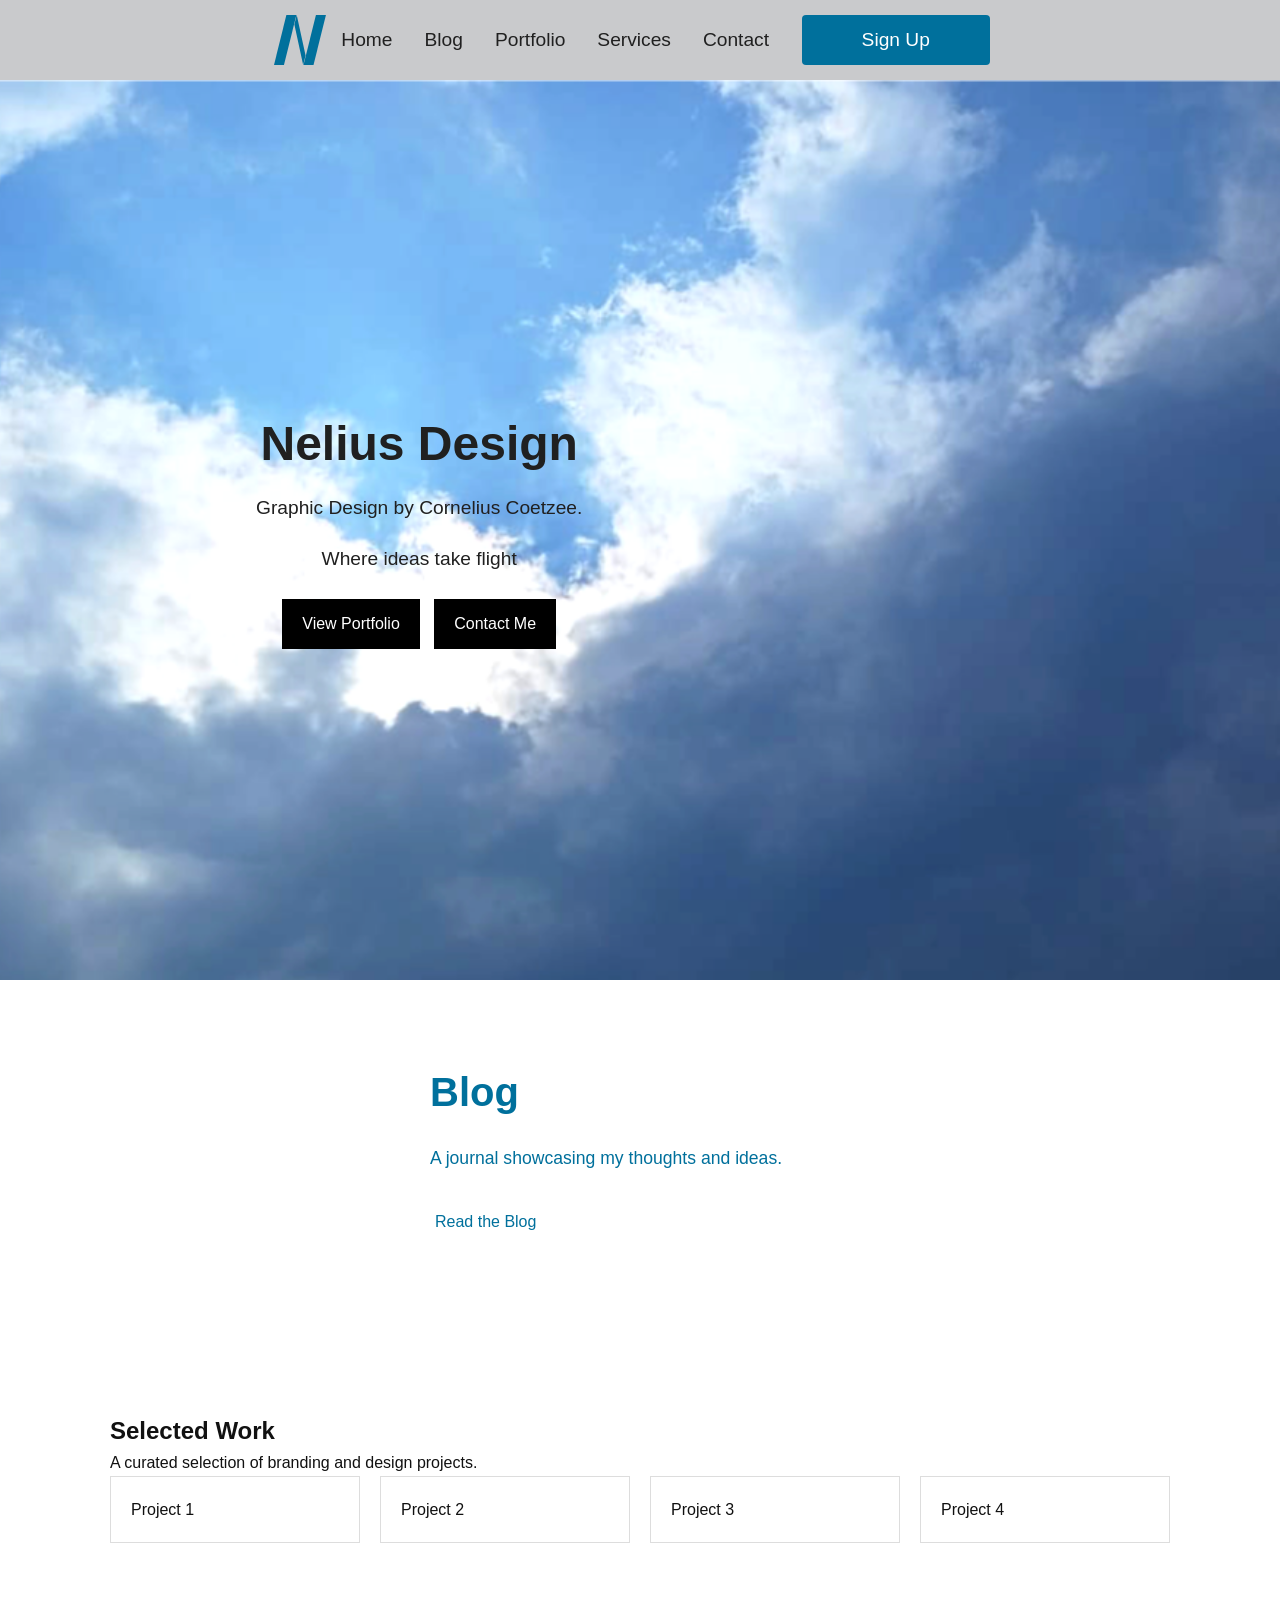
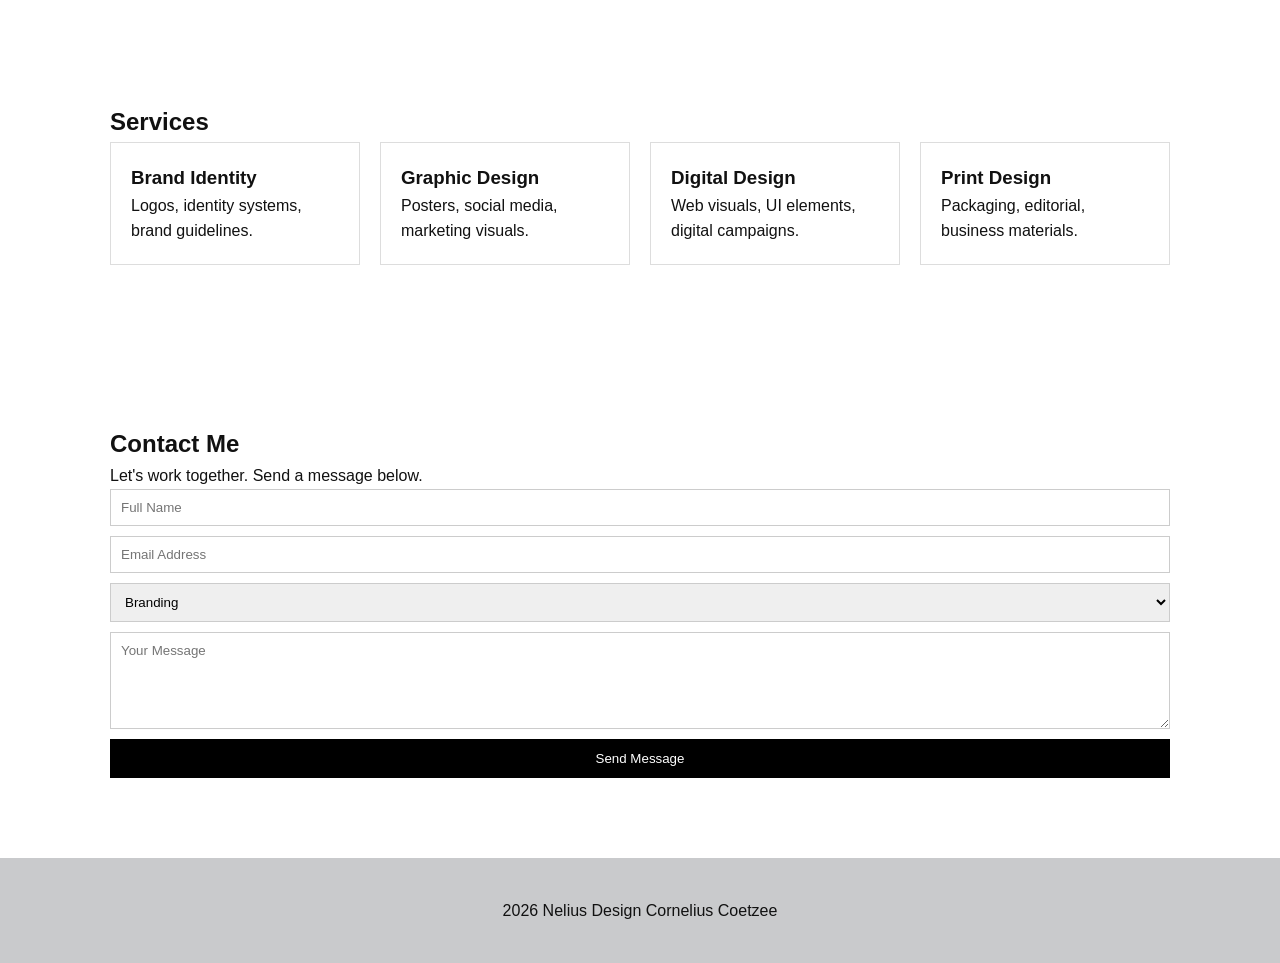
==== index.html @ 0b8d8512 "Add files via upload" ====
﻿<!DOCTYPE html>
<html lang="en">
<head>
  <meta charset="UTF-8" />
  <meta name="viewport" content="width=device-width, initial-scale=1.0" />
  <title>Nelius Design | Cornelius Coetzee</title>
  <link rel="stylesheet" href="styles.css">
</head>



<body>
<nav class="navbar">
    <div class="navbar">
        <a href="/" id="navbar__logo">
            <img src="images/Logo.svg" alt="Nelius Design Logo" class="logo">
        </a>
        <div class="navbar__toggle" id="mobile-menu">
            <span class="bar"></span>
            <span class="bar"></span>
            <span class="bar"></span>
            <span class="bar"></span>
        </div>
        <ul class="navbar__menu">
            <li class="navbar__item">
                <a href="/" class="navbar__links">Home</a>
            </li>
            
            <li class="navbar__item">
                <a href="/secondpage.html" class="navbar__links">Blog</a>
            </li>
            
            <li class="navbar__item">
                <a href="/" class="navbar__links">Portfolio</a>
            </li>
            
            <li class="navbar__item">
                <a href="/" class="navbar__links">Services</a>
            </li>
            
          <li class="navbar__item">
  <a href="/" class="navbar__links">Contact</a>
</li>

<li class="navbar__btn">
  <a href="/" class="button">Sign Up</a>
</li>
        </ul>
    </div>

</nav>


<!-- HERO SECTION -->
<header class="hero">
  <div>
    <h1>Nelius Design</h1>
    <p>Graphic Design by Cornelius Coetzee.</p>
    <p>Where ideas take flight</p>
    <a href="#portfolio" class="btn">View Portfolio</a>
    <a href="#contact" class="btn">Contact Me</a>
  </div>
</header>

<!-- BLOG SECTION -->
 <section id="blog">
  <h2>Blog</h2>
  <p>A journal showcasing my thoughts and ideas.</p>
  <a href="blog.html" class="btn">Read the Blog</a>
  </section>



<!-- PORTFOLIO SECTION -->
<section id="portfolio">
  <h2>Selected Work</h2>
  <p>A curated selection of branding and design projects.</p>

  <div class="grid">
    <div class="card">Project 1</div>
    <div class="card">Project 2</div>
    <div class="card">Project 3</div>
    <div class="card">Project 4</div>
  </div>
</section>



<!-- SERVICES SECTION -->
<section id="services">
  <h2>Services</h2>

  <div class="grid">
    <div class="card">
      <h3>Brand Identity</h3>
      <p>Logos, identity systems, brand guidelines.</p>
    </div>

    <div class="card">
      <h3>Graphic Design</h3>
      <p>Posters, social media, marketing visuals.</p>
    </div>

    <div class="card">
      <h3>Digital Design</h3>
      <p>Web visuals, UI elements, digital campaigns.</p>
    </div>

    <div class="card">
      <h3>Print Design</h3>
      <p>Packaging, editorial, business materials.</p>
    </div>
  </div>
</section>



<!-- CONTACT SECTION -->
<section id="contact">
  <h2>Contact Me</h2>
  <p>Let's work together. Send a message below.</p>

  <form>
    <input type="text" placeholder="Full Name" required />
    <input type="email" placeholder="Email Address" required />

    <select>
      <option>Branding</option>
      <option>Graphic Design</option>
      <option>Collaboration</option>
      <option>General Inquiry</option>
    </select>

    <textarea rows="5" placeholder="Your Message"></textarea>

    <button type="submit">Send Message</button>
  </form>
</section>



<!-- FOOTER -->
<footer>
  <p>2026 Nelius Design Cornelius Coetzee</p>
</footer>

</body>
</html>
---- styles.css ----
* {
  box-sizing: border-box;
  margin: 0;
  padding: 0;
  font-family: 'Poppins', sans-serif;
}

body {
  margin: 0;
  font-family: Arial, sans-serif;
  line-height: 1.6;
  color: #111;
}



section {
  padding: 80px 20px;
  max-width: 1100px;
  margin: auto;
}

.navbar {
  background: #c9cacc;
  opacity: 100%;
  height: 80px;
  display: flex;
  justify-content: center;
  align-items: center;
  font-size: 1.2rem;
  position: sticky;
  top: 0;
  z-index: 999;
}

.navbar__container {
  display: flex;
  justify-content: space-between;
  height: 80px;
  z-index: 1;
  align-items: center;
  width: 100%;
  max-width: 1300px;
  margin: 0 auto;
  padding: 0 50px;
}

#navbar__logo img {
  height: 50px;
  width: auto;
  display: block;
}

.fa-gem {
  margin-right: 0.5rem;
}

.navbar__menu {
  display: flex;
  align-items: center;
  list-style: none;
  text-align: center;
}

.navbar__item {
  height: 80px;
}

.navbar__links {
  color: #202020;
  display: flex;
  align-items: center;
  justify-content: center;
  text-decoration: none;
  padding: 0 1rem;
  height: 100%;
}

.navbar__btn {
  display: flex;
  align-items: center;
  padding: 0 1rem;
  width: 100%;
}

.button {
display: flex;
justify-content: center;
align-items: center;
text-decoration: none;
padding: 10px 60px;
height: 100%;
width: 100%;
border: none;
outline: none;
border-radius: 4px;
background-color: #00709c;
color: #fff;
}

.button:hover {
background-color: #fe9000;
transition: all 0.3s ease;
}  

.navbar__links:hover {
  color: #00709c;
  transition: all 0.3s ease;
}



header.hero {
  height: 100vh;
  display: flex;
  align-items: center;
  justify-content: left;
  padding: 20%;
  text-align: center;
  background-image: url("images/Sky.png");
  background-size: cover;
  background-position: center;
}

.hero h1 {
  font-size: 3rem;
  margin-bottom: 10px;
  color: #202020;
}

.hero p {
  font-size: 1.2rem;
  margin-bottom: 20px;
  color: #202020;
}

.btn {
  display: inline-block;
  padding: 12px 20px;
  margin: 5px;
  background: black;
  color: white;
  text-decoration: none;
}



#blog {
  background: #fff;
  width: 100%;
  max-width: none;
  margin: 0;
  padding: 80px 430px;
}

#blog h2 {
  font-size: 2.5rem;
  margin-bottom: 20px;
  color: #00709c;
}

#blog p {
  font-size: 1.1rem;
  margin-bottom: 20px;
  color: #00709c;
}

#blog .btn {
  background: none;
  color: #00709c;
  padding: 12px 0px;
  text-decoration: none;
}



.grid {
  display: grid;
  grid-template-columns: repeat(auto-fit, minmax(250px, 1fr));
  gap: 20px;
}

.card {
  padding: 20px;
  border: 1px solid #ddd;
  background: #fff;
}



form {
  display: grid;
  gap: 10px;
}

input,
textarea,
select {
  padding: 10px;
  border: 1px solid #ccc;
  width: 100%;
}

button {
  padding: 12px;
  background: black;
  color: white;
  border: none;
  cursor: pointer;
}



footer {
  text-align: center;
  padding: 40px;
  background: #c9cacc;
}
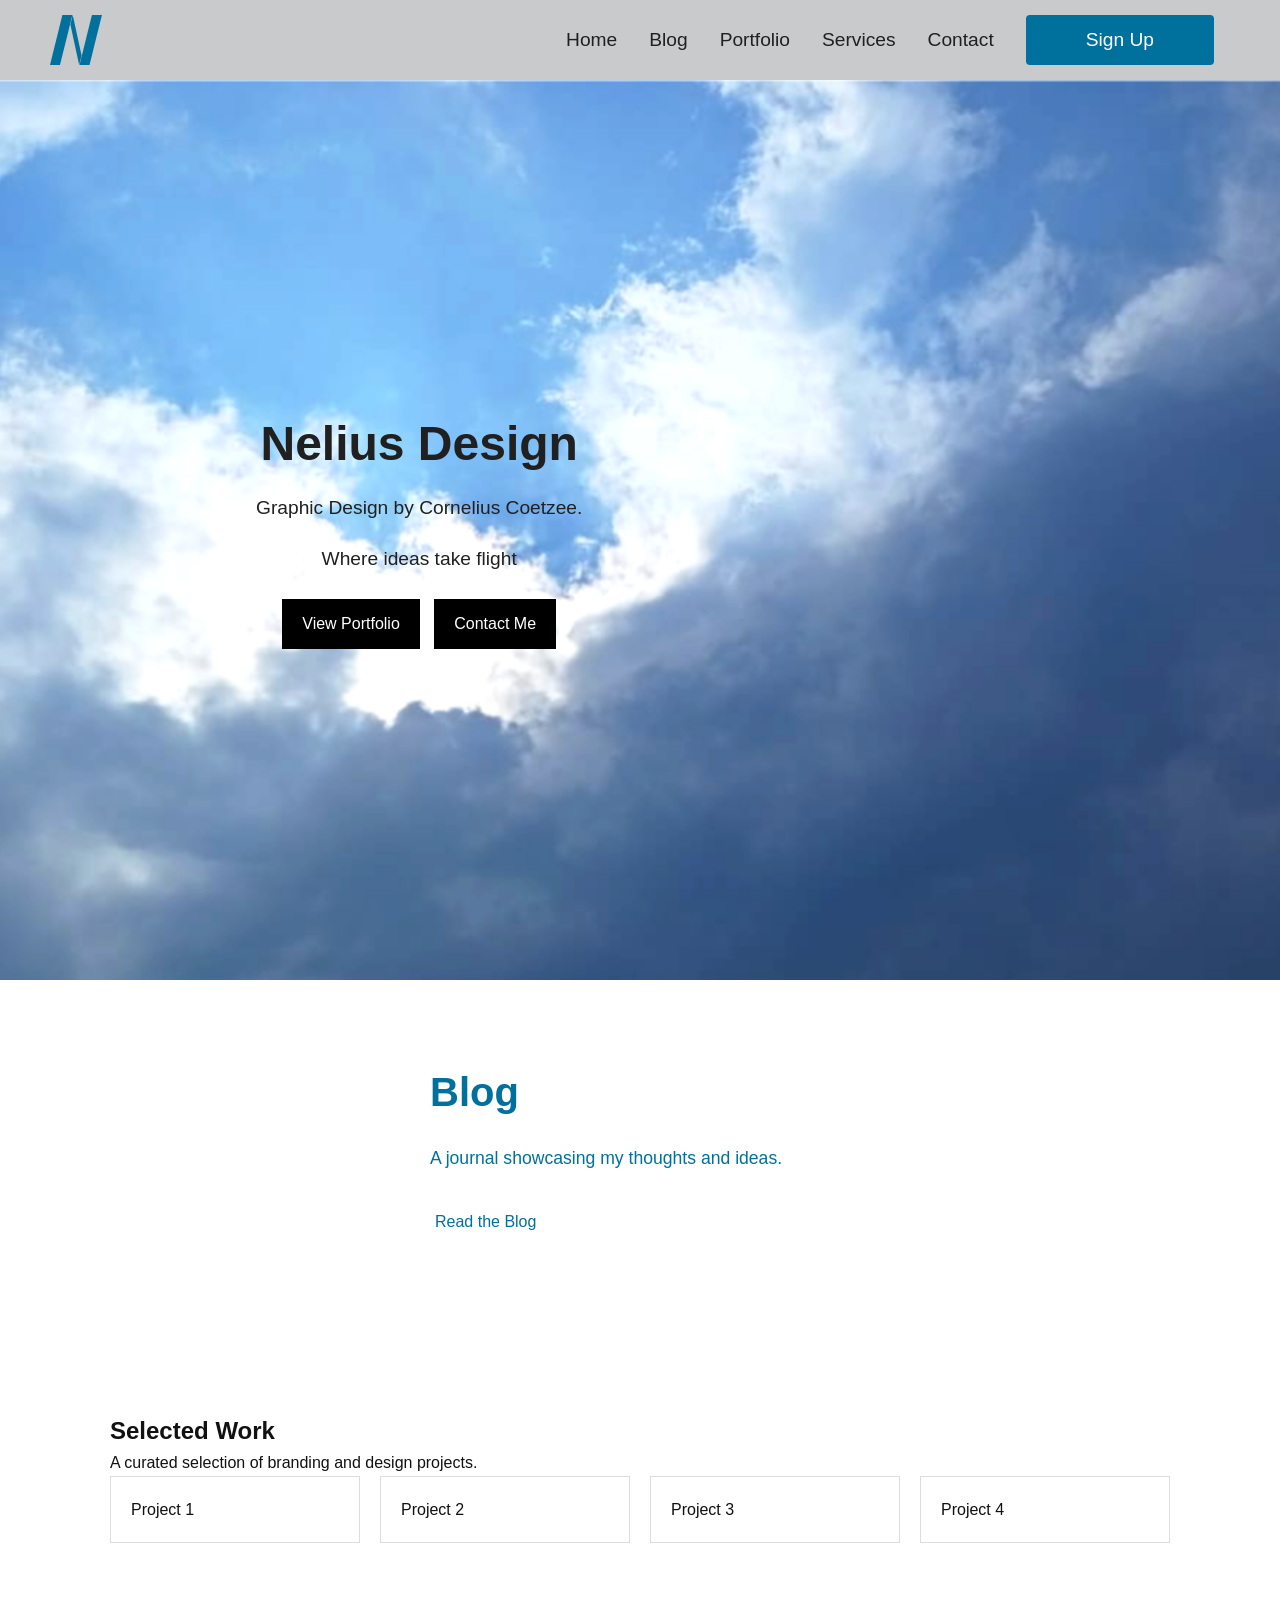
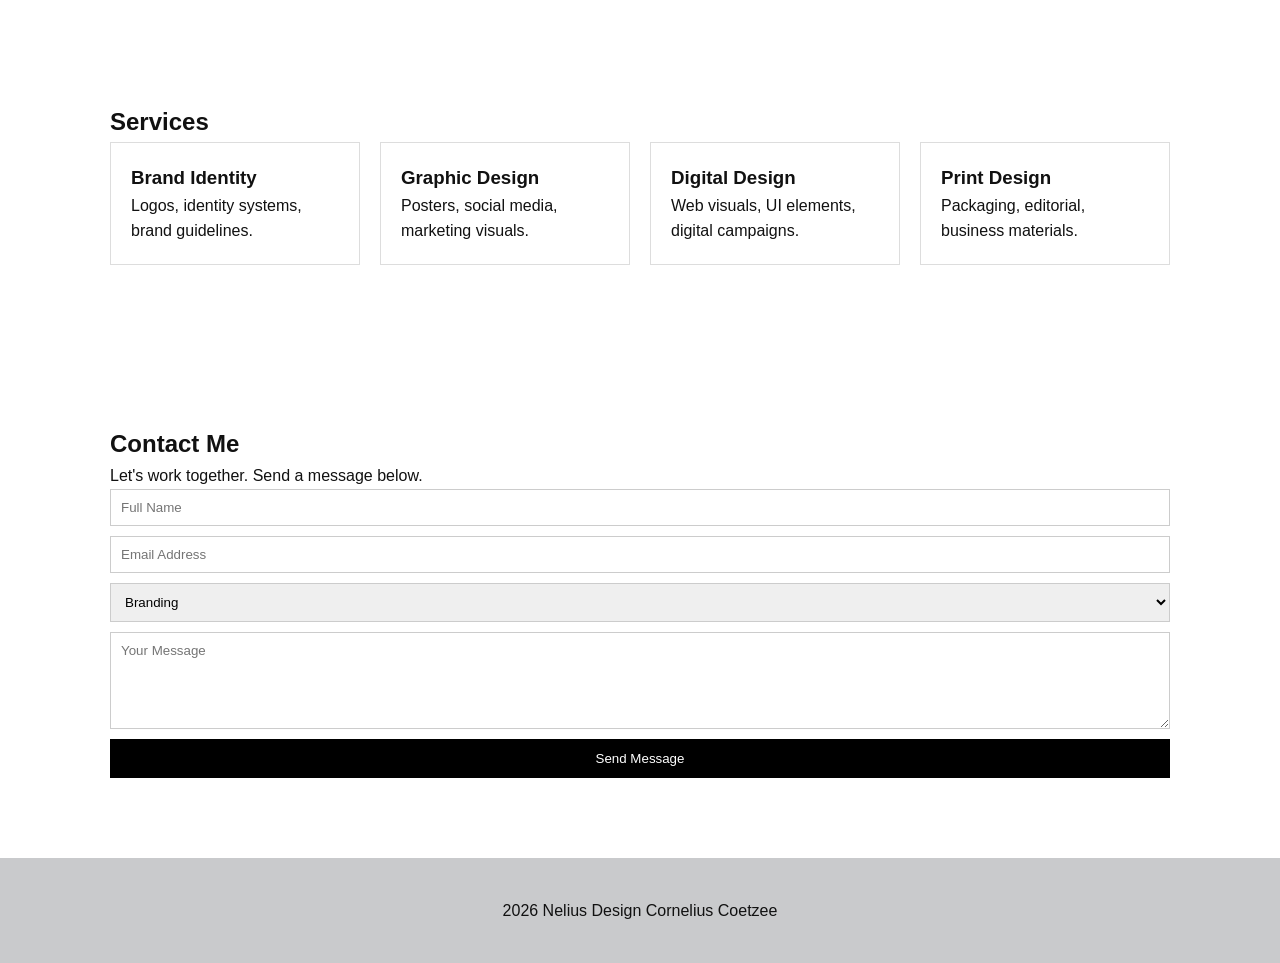
==== commit 69ee98f9: "Add files via upload" ====
--- a/index.html
+++ b/index.html
@@ -11,7 +11,7 @@
 
 <body>
 <nav class="navbar">
-    <div class="navbar">
+    <div class="navbar__container">
         <a href="/" id="navbar__logo">
             <img src="images/Logo.svg" alt="Nelius Design Logo" class="logo">
         </a>
@@ -27,7 +27,7 @@
             </li>
             
             <li class="navbar__item">
-                <a href="/secondpage.html" class="navbar__links">Blog</a>
+                <a href="/blog.html" class="navbar__links">Blog</a>
             </li>
             
             <li class="navbar__item">
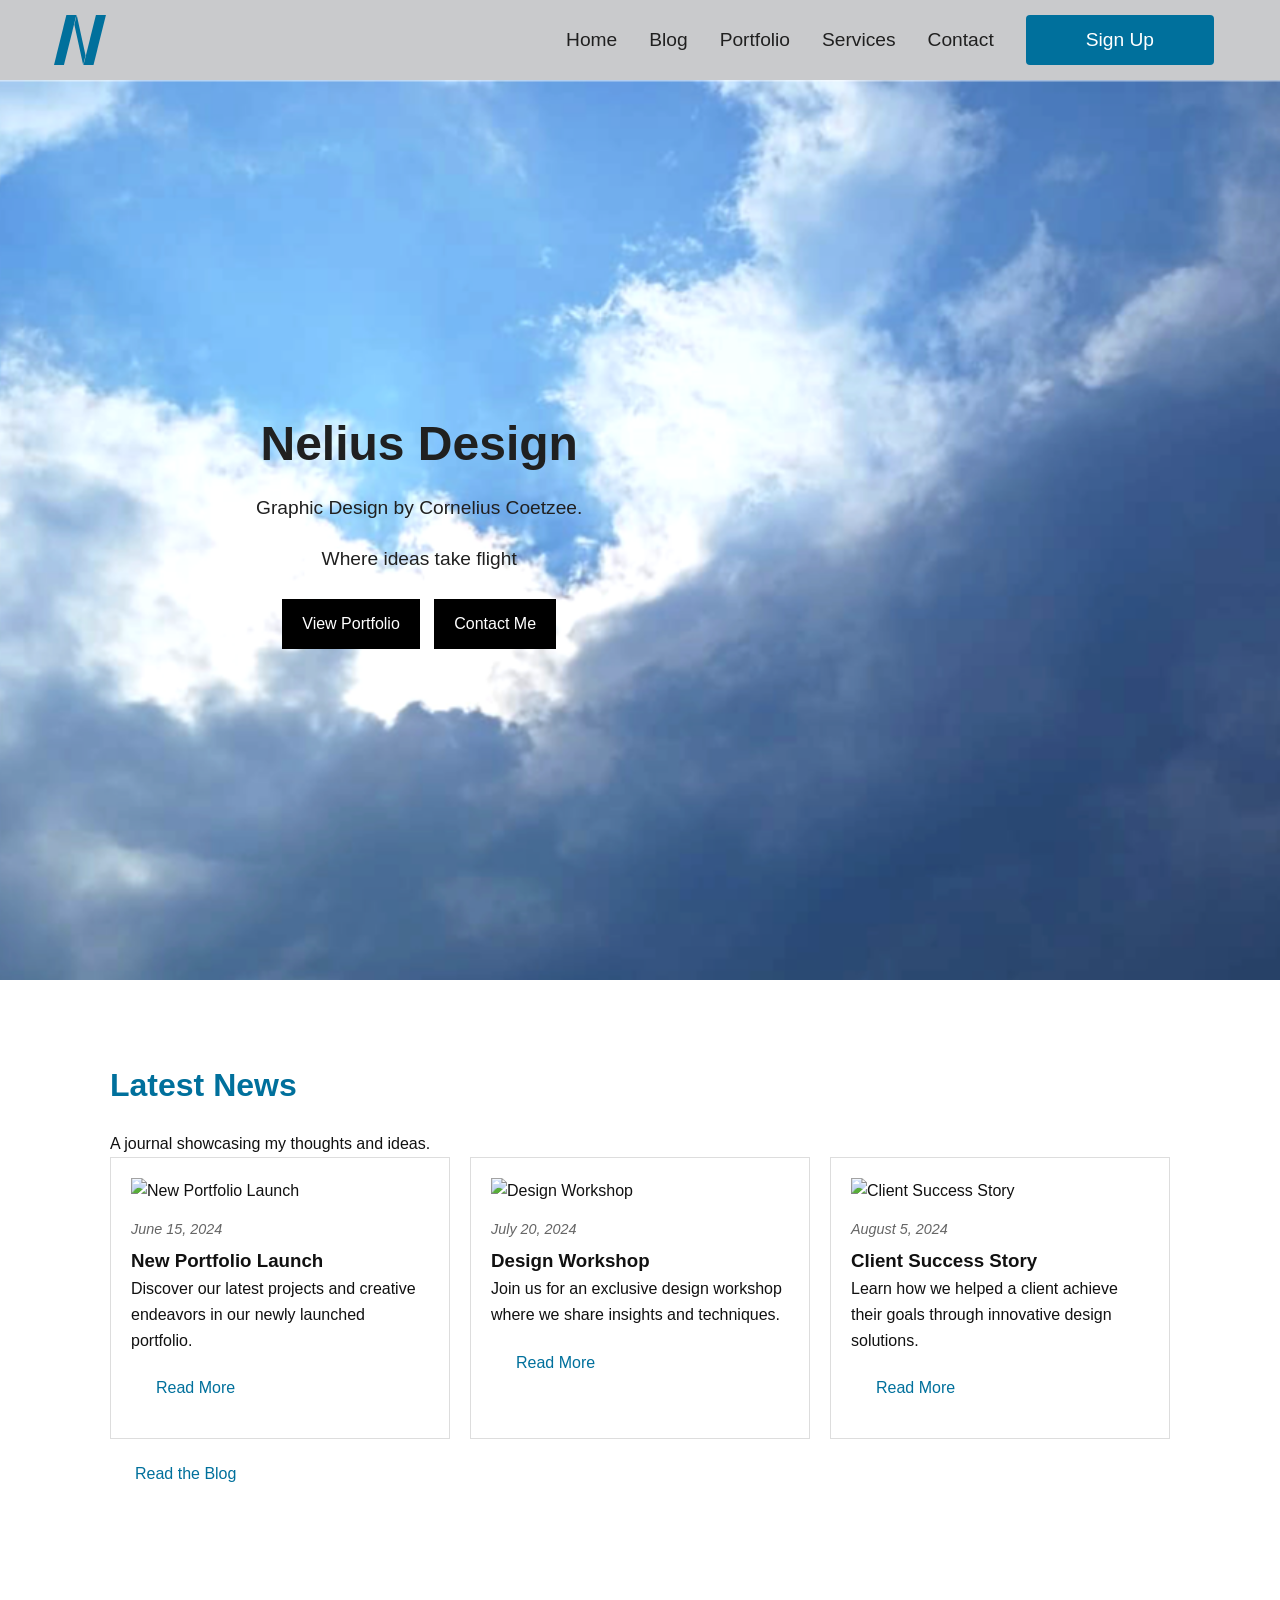
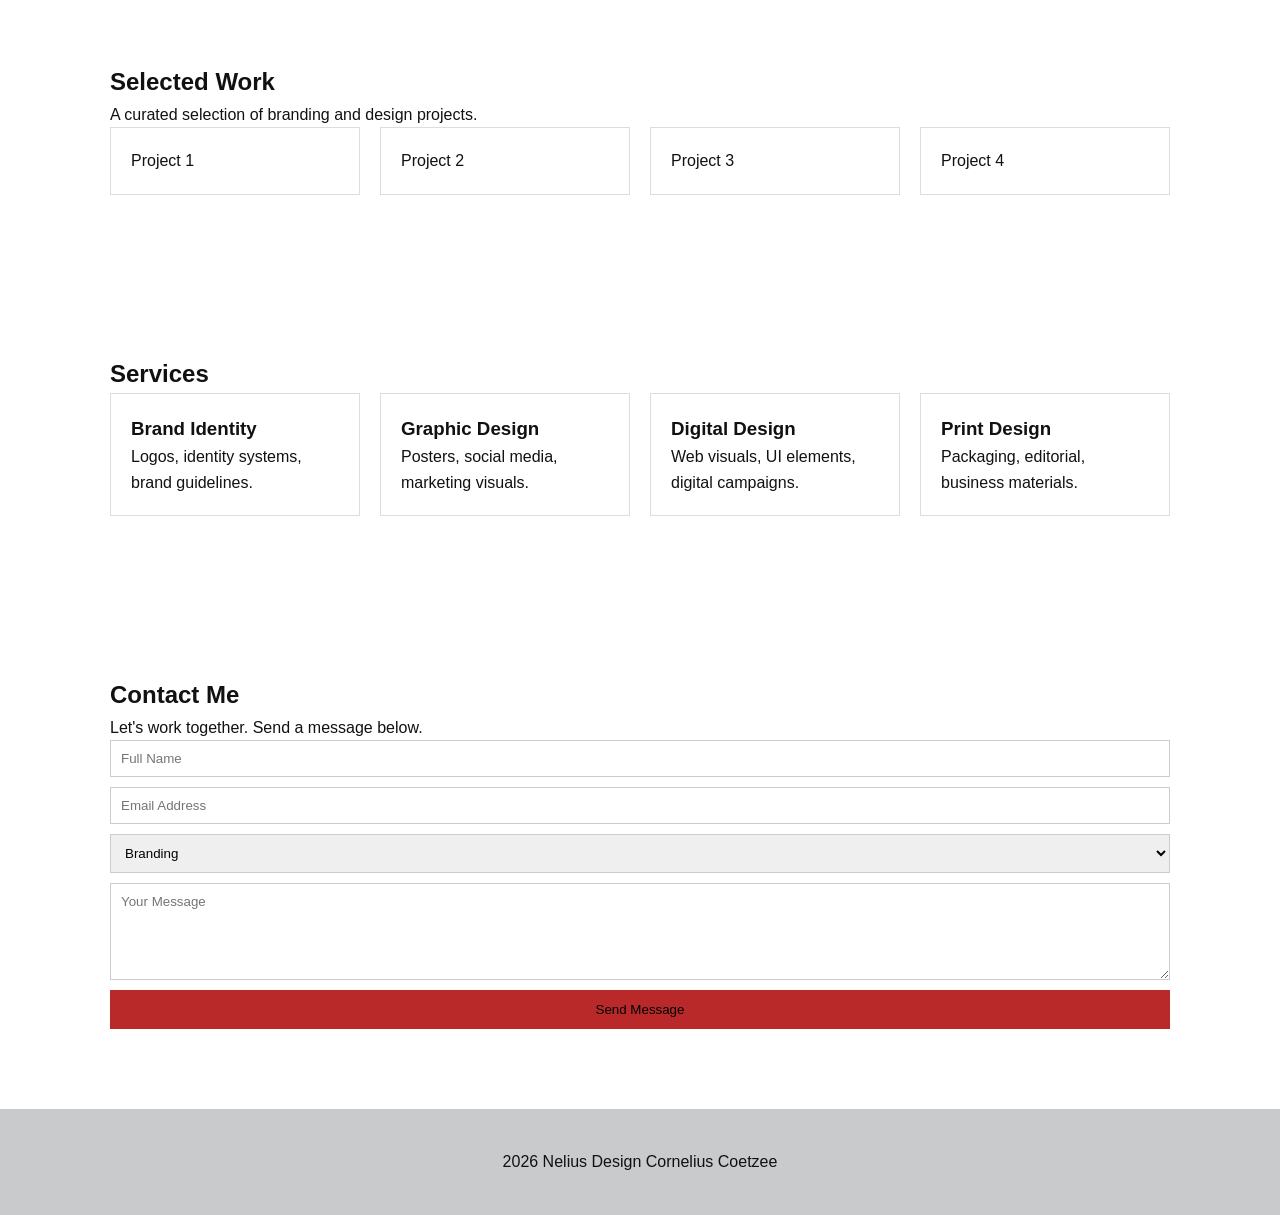
==== commit 1e521f97: "Add files via upload" ====
--- a/index.html
+++ b/index.html
@@ -62,14 +62,13 @@
   </div>
 </header>
 
-<!-- BLOG SECTION -->
- <section id="blog">
-  <h2>Blog</h2>
+<!-- LATEST NEWS SECTION -->
+<section id="latest-news">
+  <h2>Latest News</h2>
   <p>A journal showcasing my thoughts and ideas.</p>
+  <div class="news-container" data-max-posts="3"></div>
   <a href="blog.html" class="btn">Read the Blog</a>
-  </section>
-
-
+</section>
 
 <!-- PORTFOLIO SECTION -->
 <section id="portfolio">
@@ -144,5 +143,23 @@
   <p>2026 Nelius Design Cornelius Coetzee</p>
 </footer>
 
+<script src="blog-posts.js"></script>
+<script>
+  const container = document.querySelector('.news-container');
+  if (container) {
+    const maxPosts = Number(container.dataset.maxPosts) || blogPosts.length;
+    const postsToShow = blogPosts.slice(0, maxPosts);
+    container.innerHTML = postsToShow.map(post => `
+      <div class="news-item">
+        <img src="${post.image}" alt="${post.title}">
+        <p class="news-date">${post.Date}</p>
+        <h3>${post.title}</h3>
+        <p>${post.excerpt}</p>
+        <a href="${post.url}" class="btn">Read More</a>
+      </div>
+    `).join('');
+  }
+</script>
+
 </body>
 </html>
--- a/styles.css
+++ b/styles.css
@@ -47,7 +47,8 @@
 
 #navbar__logo img {
   height: 50px;
-  width: auto;
+  width: 60px;
+  object-fit: contain;
   display: block;
 }
 
@@ -153,6 +154,12 @@
   padding: 80px 430px;
 }
 
+#blog h1 {
+  font-size: 3rem;
+  margin-bottom: 20px;
+  color: #00709c;
+}
+
 #blog h2 {
   font-size: 2.5rem;
   margin-bottom: 20px;
@@ -172,6 +179,57 @@
   text-decoration: none;
 }
 
+#latest-news {
+  padding: 80px 20px;
+  max-width: 1100px;
+  margin: auto;
+}
+
+
+#blog-welcome h1 {
+  font-size: 2.5rem;
+  margin-bottom: 20px;
+  color: #00709c;
+}
+
+
+#latest-news h2 {
+  font-size: 2rem;
+  margin-bottom: 20px;
+  color: #00709c;
+}
+
+.news-container {
+  display: grid;
+  grid-template-columns: repeat(auto-fit, minmax(280px, 1fr));
+  gap: 20px;
+}
+
+.news-item {
+  background: #fff;
+  padding: 20px;
+  border: 1px solid #ddd;
+}
+
+.news-item img {
+  width: 100%;
+  height: auto;
+  display: block;
+  margin-bottom: 15px;
+}
+
+.news-date {
+  font-size: 0.9rem;
+  color: #666;
+  margin-bottom: 5px;
+  font-style: italic;
+}
+
+#latest-news .btn {
+  margin-top: 10px;
+  background: none;
+  color: #00709c;
+}
 
 
 .grid {
@@ -203,8 +261,8 @@
 
 button {
   padding: 12px;
-  background: black;
-  color: white;
+  background: rgb(185, 41, 41);
+  color: rgb(0, 0, 0);
   border: none;
   cursor: pointer;
 }
@@ -212,7 +270,9 @@
 
 
 footer {
+  width: 100%;
   text-align: center;
   padding: 40px;
   background: #c9cacc;
+  box-sizing: border-box;
 }
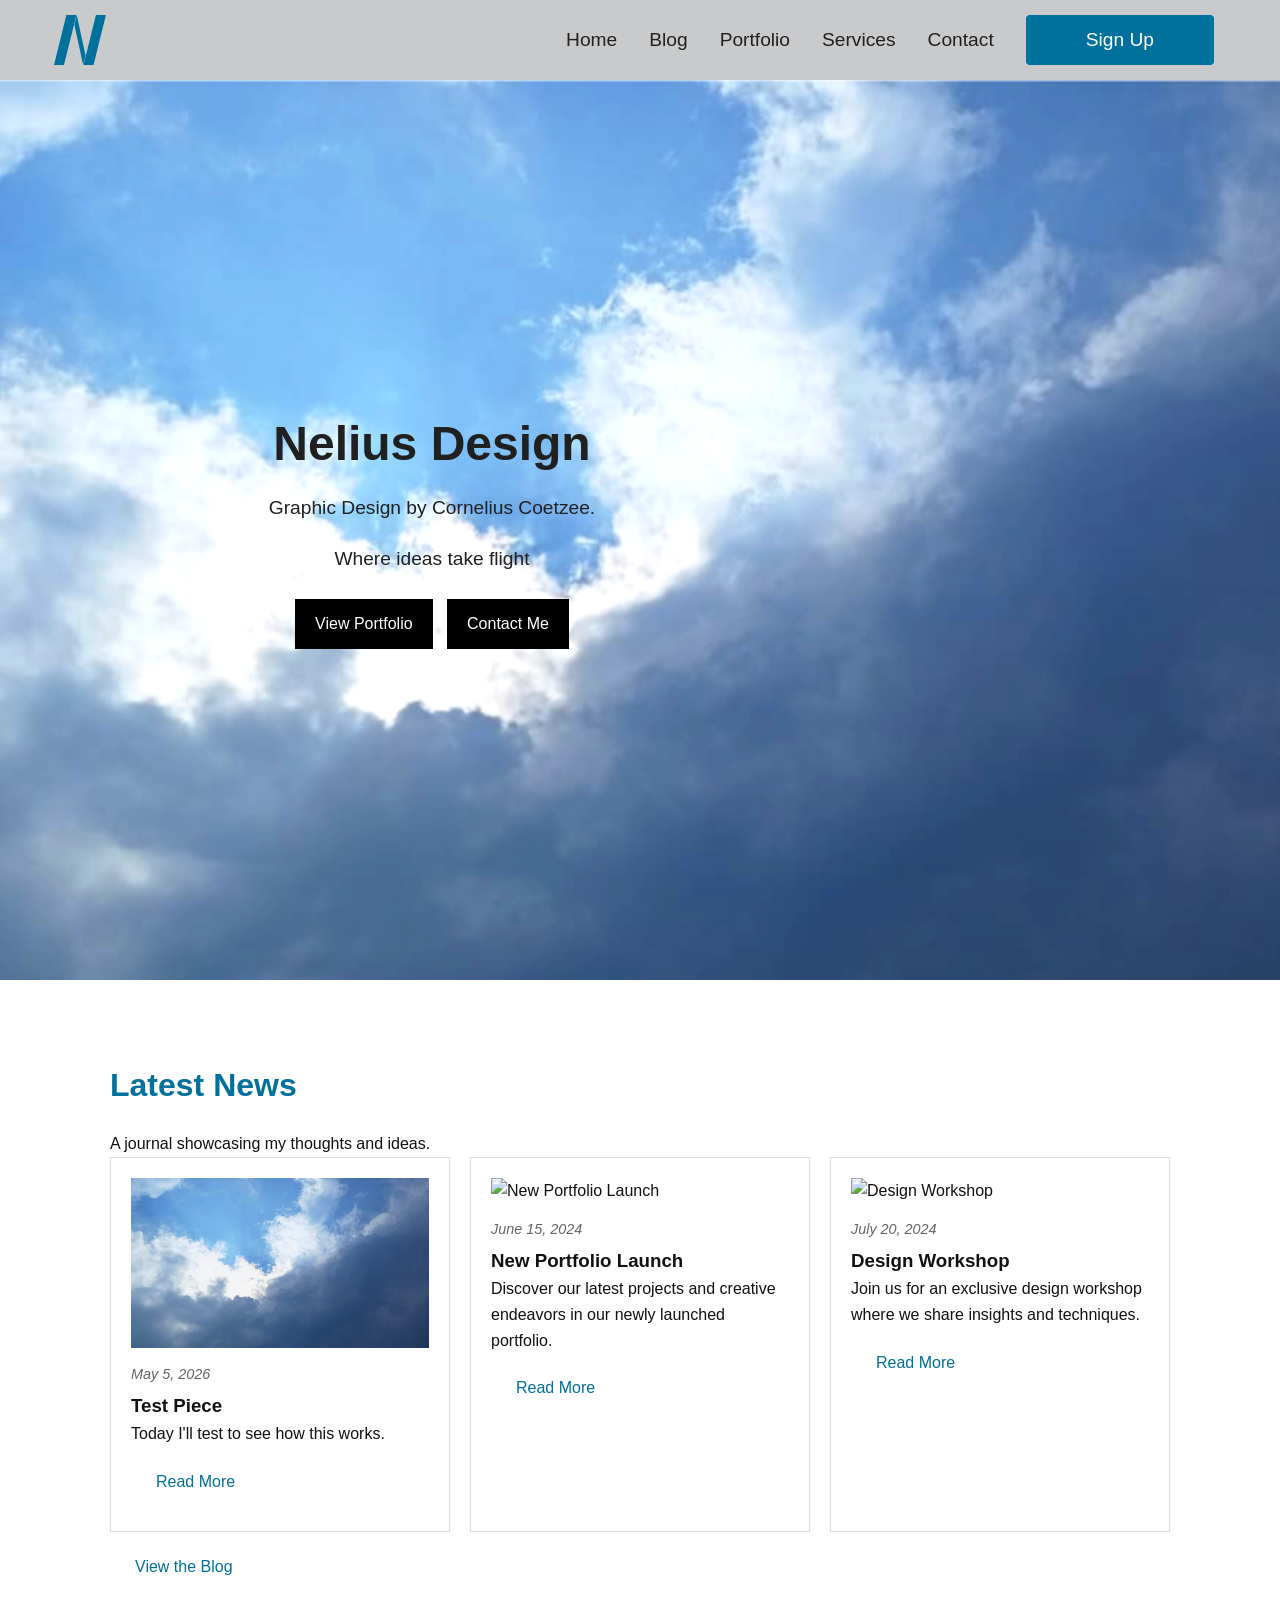
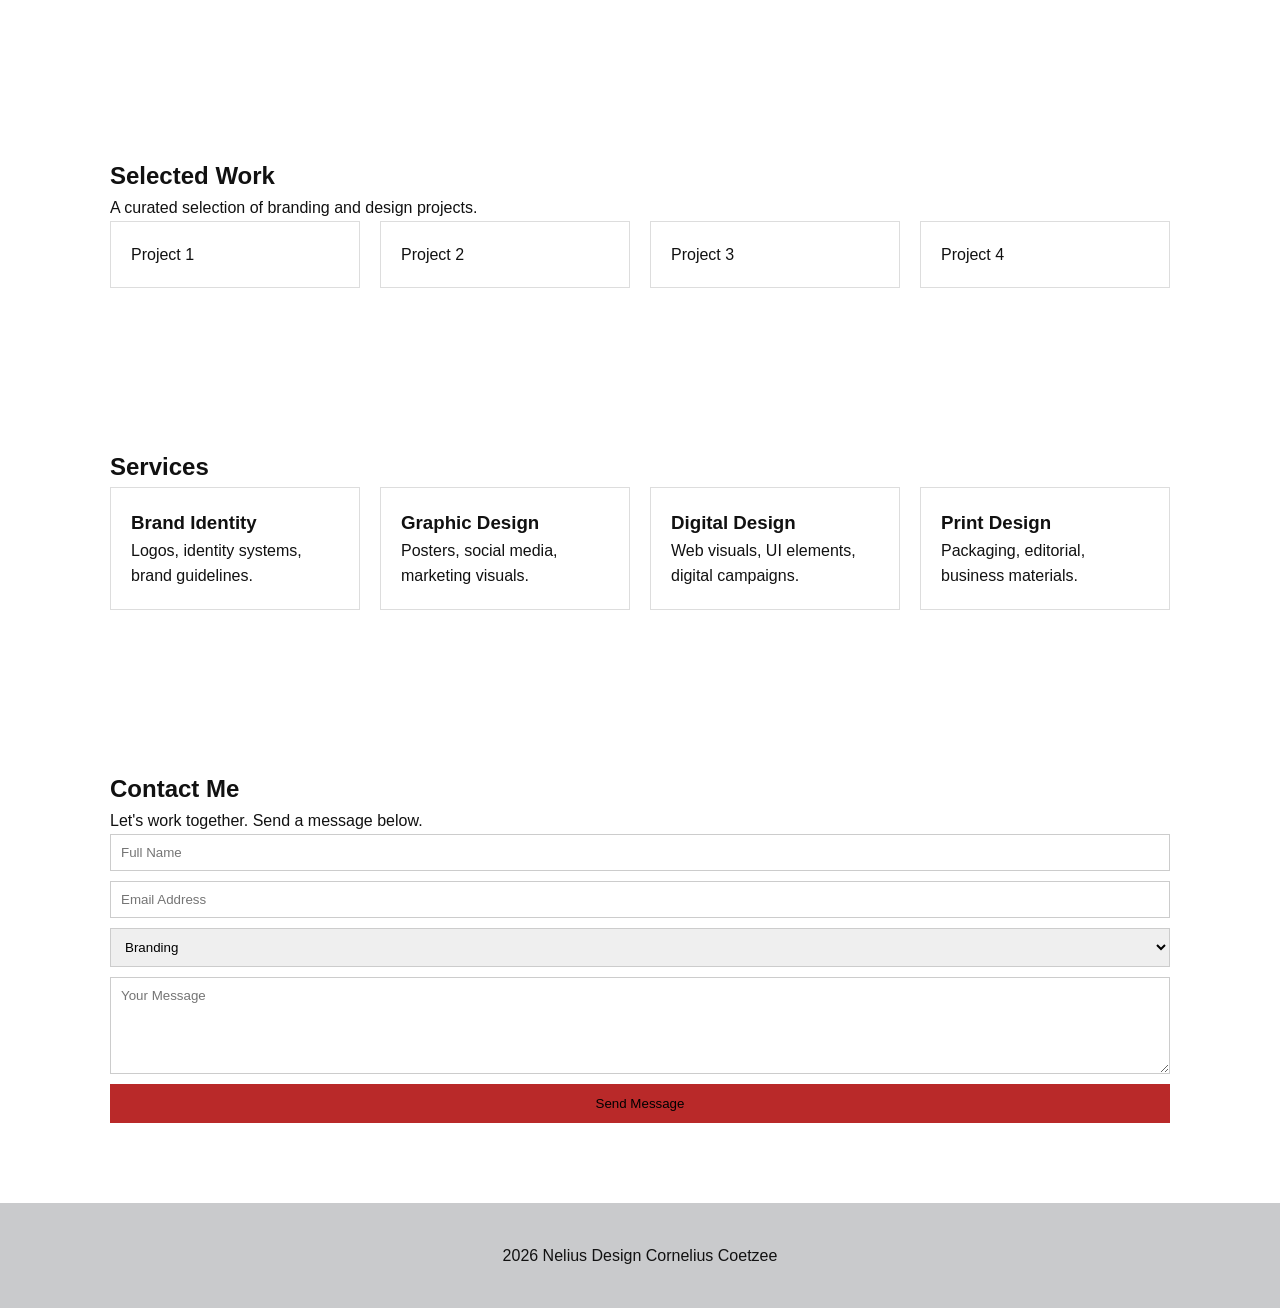
==== commit 018d463c: "Add files via upload" ====
--- a/index.html
+++ b/index.html
@@ -3,7 +3,8 @@
 <head>
   <meta charset="UTF-8" />
   <meta name="viewport" content="width=device-width, initial-scale=1.0" />
-  <title>Nelius Design | Cornelius Coetzee</title>
+  <title>Home-Nelius Design</title>
+  <link rel="icon" type="image/x-icon" href="images/Logo.svg">
   <link rel="stylesheet" href="styles.css">
 </head>
 
@@ -67,7 +68,7 @@
   <h2>Latest News</h2>
   <p>A journal showcasing my thoughts and ideas.</p>
   <div class="news-container" data-max-posts="3"></div>
-  <a href="blog.html" class="btn">Read the Blog</a>
+  <a href="blog.html" class="btn">View the Blog</a>
 </section>
 
 <!-- PORTFOLIO SECTION -->
--- a/styles.css
+++ b/styles.css
@@ -116,7 +116,7 @@
   display: flex;
   align-items: center;
   justify-content: left;
-  padding: 20%;
+  padding: 21%;
   text-align: center;
   background-image: url("images/Sky.png");
   background-size: cover;
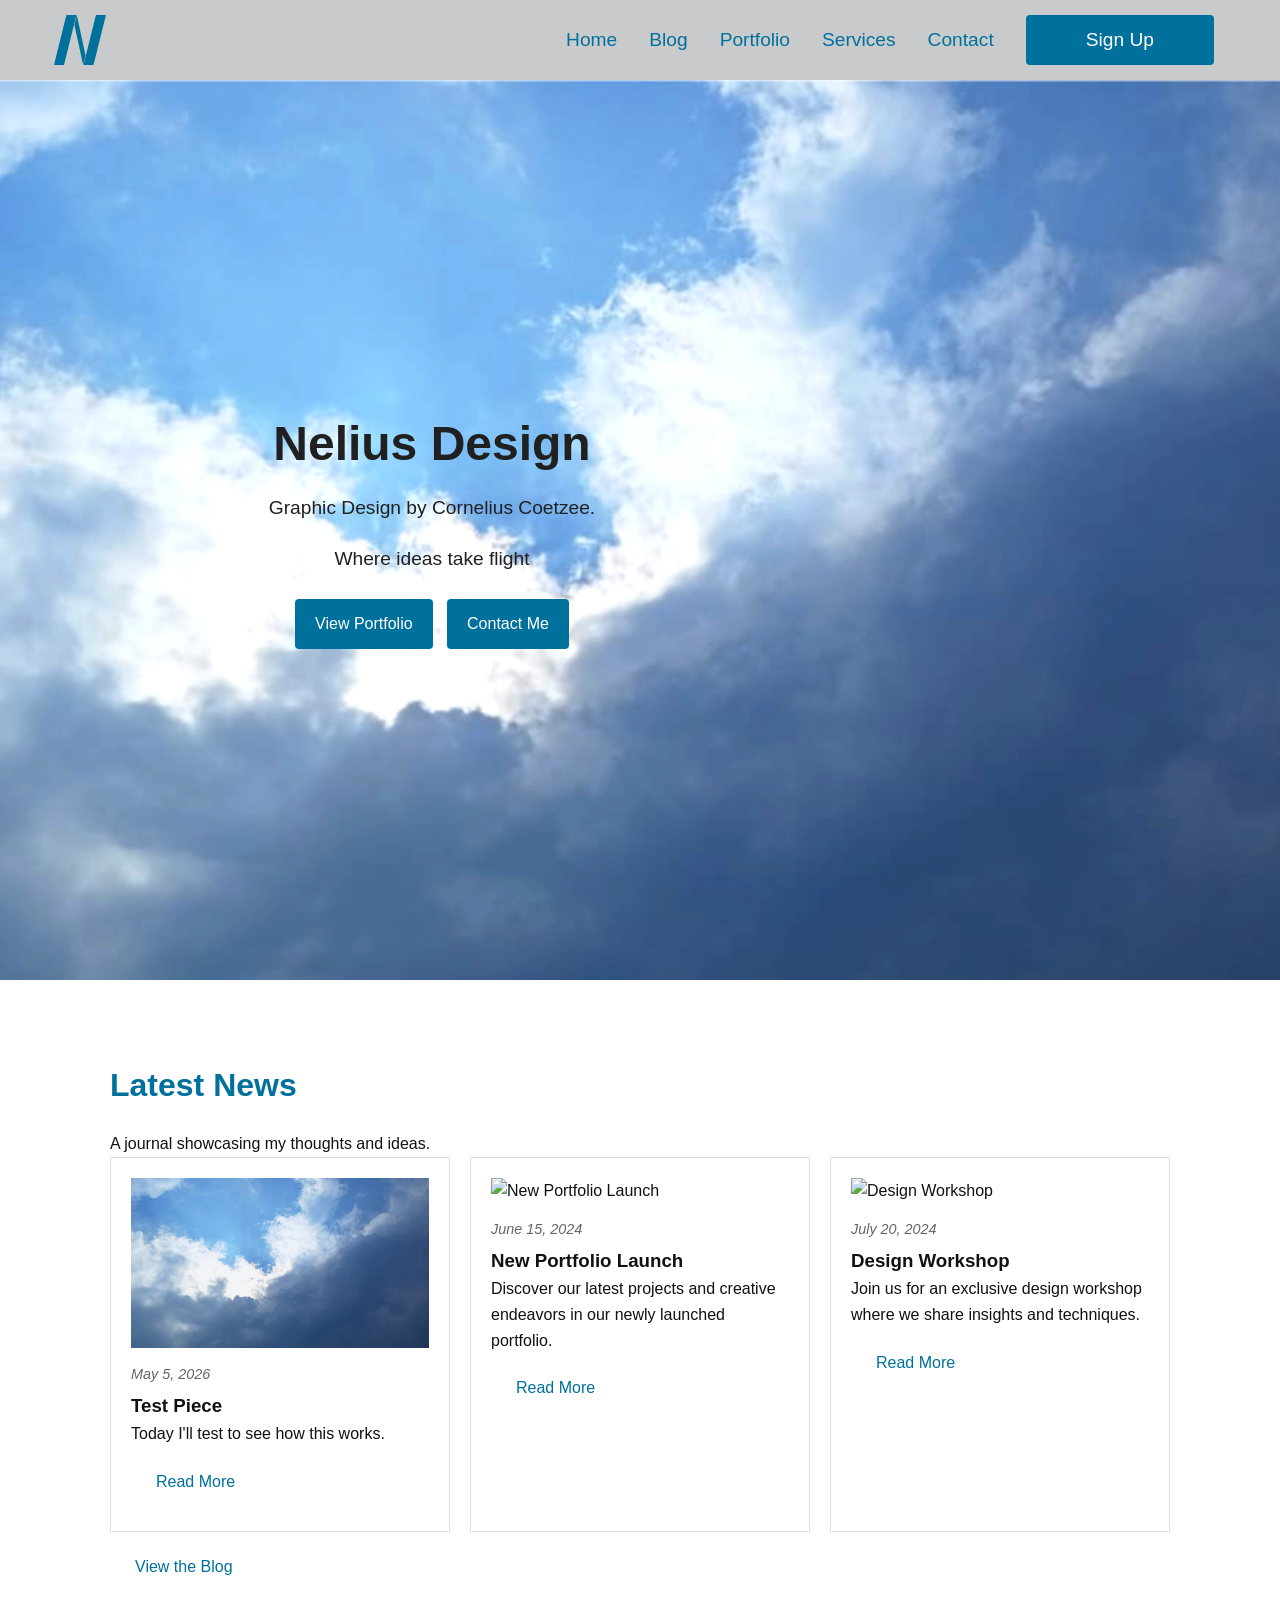
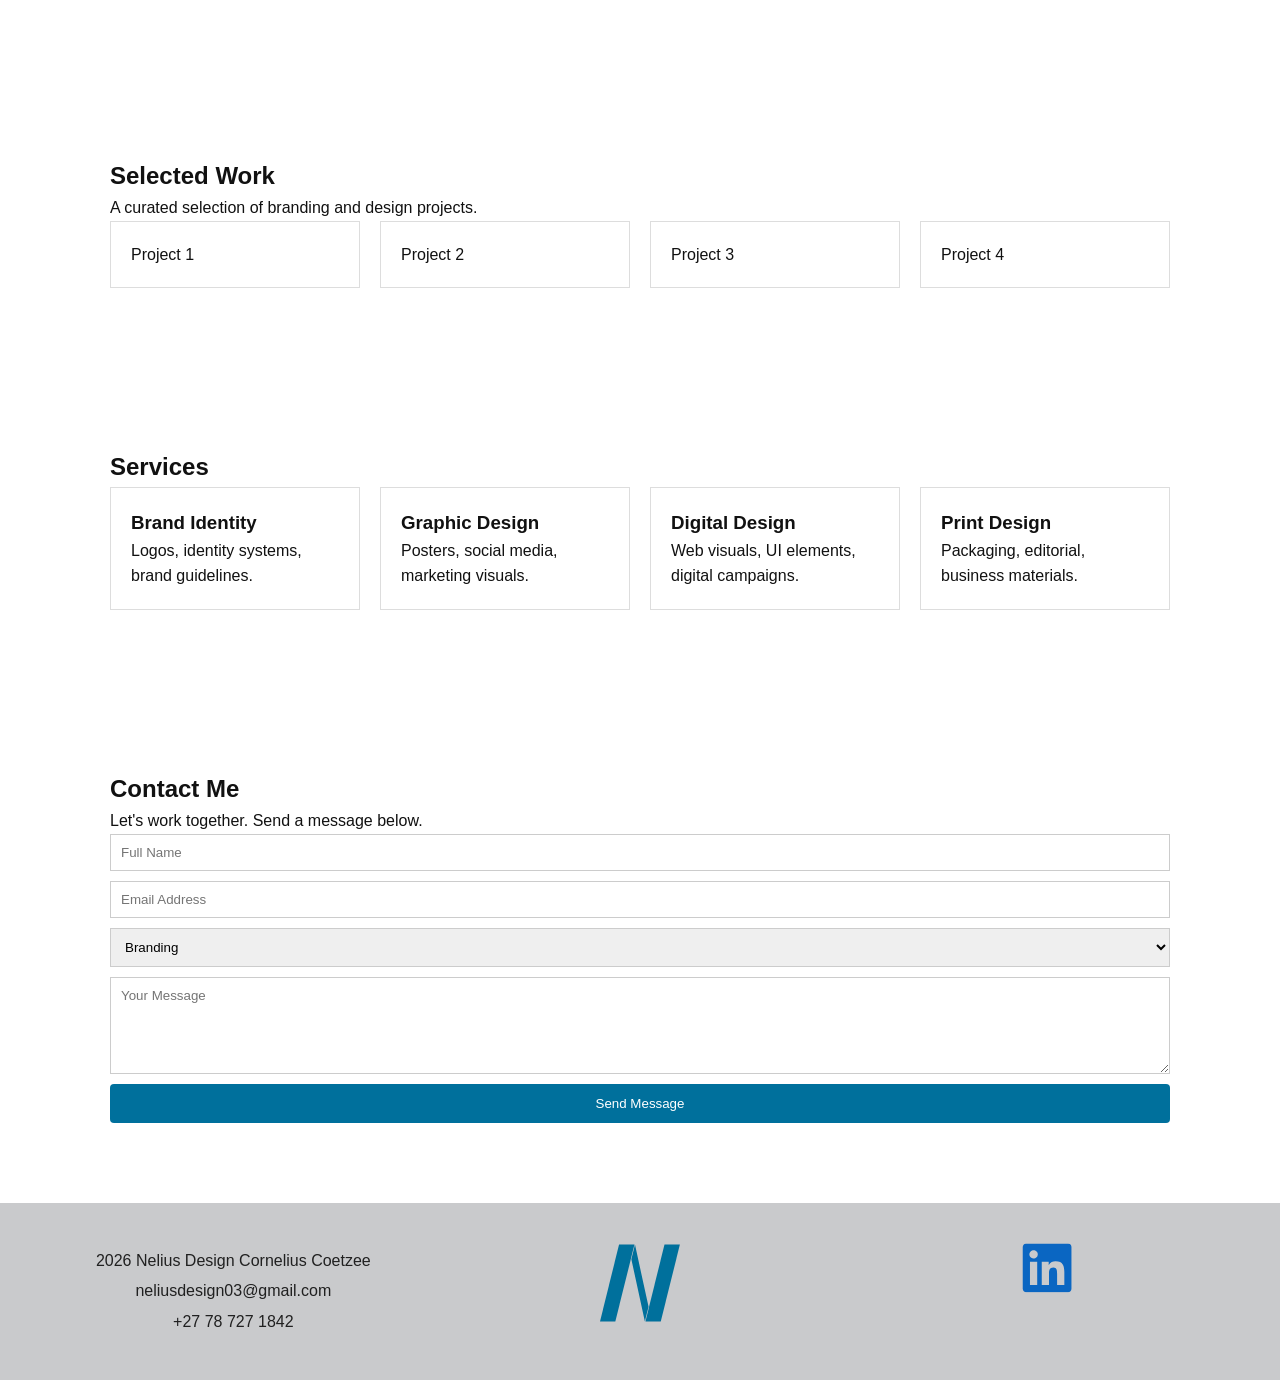
==== commit 23d8fb25: "Add files via upload" ====
--- a/index.html
+++ b/index.html
@@ -24,19 +24,19 @@
         </div>
         <ul class="navbar__menu">
             <li class="navbar__item">
-                <a href="/" class="navbar__links">Home</a>
+                <a href="index.html" class="navbar__links">Home</a>
             </li>
             
             <li class="navbar__item">
-                <a href="/blog.html" class="navbar__links">Blog</a>
+                <a href="blog.html" class="navbar__links">Blog</a>
             </li>
             
             <li class="navbar__item">
-                <a href="/" class="navbar__links">Portfolio</a>
+                <a href="portfolio.html" class="navbar__links">Portfolio</a>
             </li>
             
             <li class="navbar__item">
-                <a href="/" class="navbar__links">Services</a>
+                <a href="services.html" class="navbar__links">Services</a>
             </li>
             
           <li class="navbar__item">
@@ -58,7 +58,7 @@
     <h1>Nelius Design</h1>
     <p>Graphic Design by Cornelius Coetzee.</p>
     <p>Where ideas take flight</p>
-    <a href="#portfolio" class="btn">View Portfolio</a>
+    <a href="portfolio.html" class="btn">View Portfolio</a>
     <a href="#contact" class="btn">Contact Me</a>
   </div>
 </header>
@@ -141,9 +141,24 @@
 
 <!-- FOOTER -->
 <footer>
-  <p>2026 Nelius Design Cornelius Coetzee</p>
+  <div class="grid">
+  <div>
+    <p>2026 Nelius Design Cornelius Coetzee</p>
+    <p>neliusdesign03@gmail.com</p>
+    <p>+27 78 727 1842</p>
+  </div>
+  
+  <div>
+    <img src="images/Logo.svg" alt="Nelius Design Logo" class="footer-logo" height="80px" width="80px">
+  </div>
+
+  <div>
+   <img src="images/LinkedIn_Vector.svg" alt="LinkedIn Logo" height="50px" width="50px">
+  </div>
 </footer>
 
+
+<!-- SCRIPTS  -->
 <script src="blog-posts.js"></script>
 <script>
   const container = document.querySelector('.news-container');
--- a/styles.css
+++ b/styles.css
@@ -68,13 +68,18 @@
 }
 
 .navbar__links {
-  color: #202020;
+  color: #00709c;
   display: flex;
   align-items: center;
   justify-content: center;
   text-decoration: none;
   padding: 0 1rem;
   height: 100%;
+}
+
+.navbar__links:hover {
+  color: #fe9000;
+  transition: all 0.3s ease;
 }
 
 .navbar__btn {
@@ -104,10 +109,6 @@
 transition: all 0.3s ease;
 }  
 
-.navbar__links:hover {
-  color: #00709c;
-  transition: all 0.3s ease;
-}
 
 
 
@@ -138,13 +139,17 @@
 .btn {
   display: inline-block;
   padding: 12px 20px;
+  border-radius: 4px;
   margin: 5px;
-  background: black;
+  background: #00709c;
   color: white;
   text-decoration: none;
 }
 
-
+.btn:hover {
+  background: #fe9000;
+  transition: all 0.3s ease;
+}
 
 #blog {
   background: #fff;
@@ -261,13 +266,17 @@
 
 button {
   padding: 12px;
-  background: rgb(185, 41, 41);
-  color: rgb(0, 0, 0);
+  border-radius: 4px;
+  background: #00709c;
+  color: #fff;
   border: none;
   cursor: pointer;
 }
 
-
+button:hover {
+  background: #fe9000;
+  transition: all 0.3s ease;
+}
 
 footer {
   width: 100%;
@@ -275,4 +284,18 @@
   padding: 40px;
   background: #c9cacc;
   box-sizing: border-box;
+}
+
+footer p {
+  margin: 5px 0;
+  color: #202020;
+  align-items: left;
+}
+
+#footer-logo img {
+  height: 50px;
+  width: 60px;
+  object-fit: contain;
+  display: block;
+  margin: auto;
 }
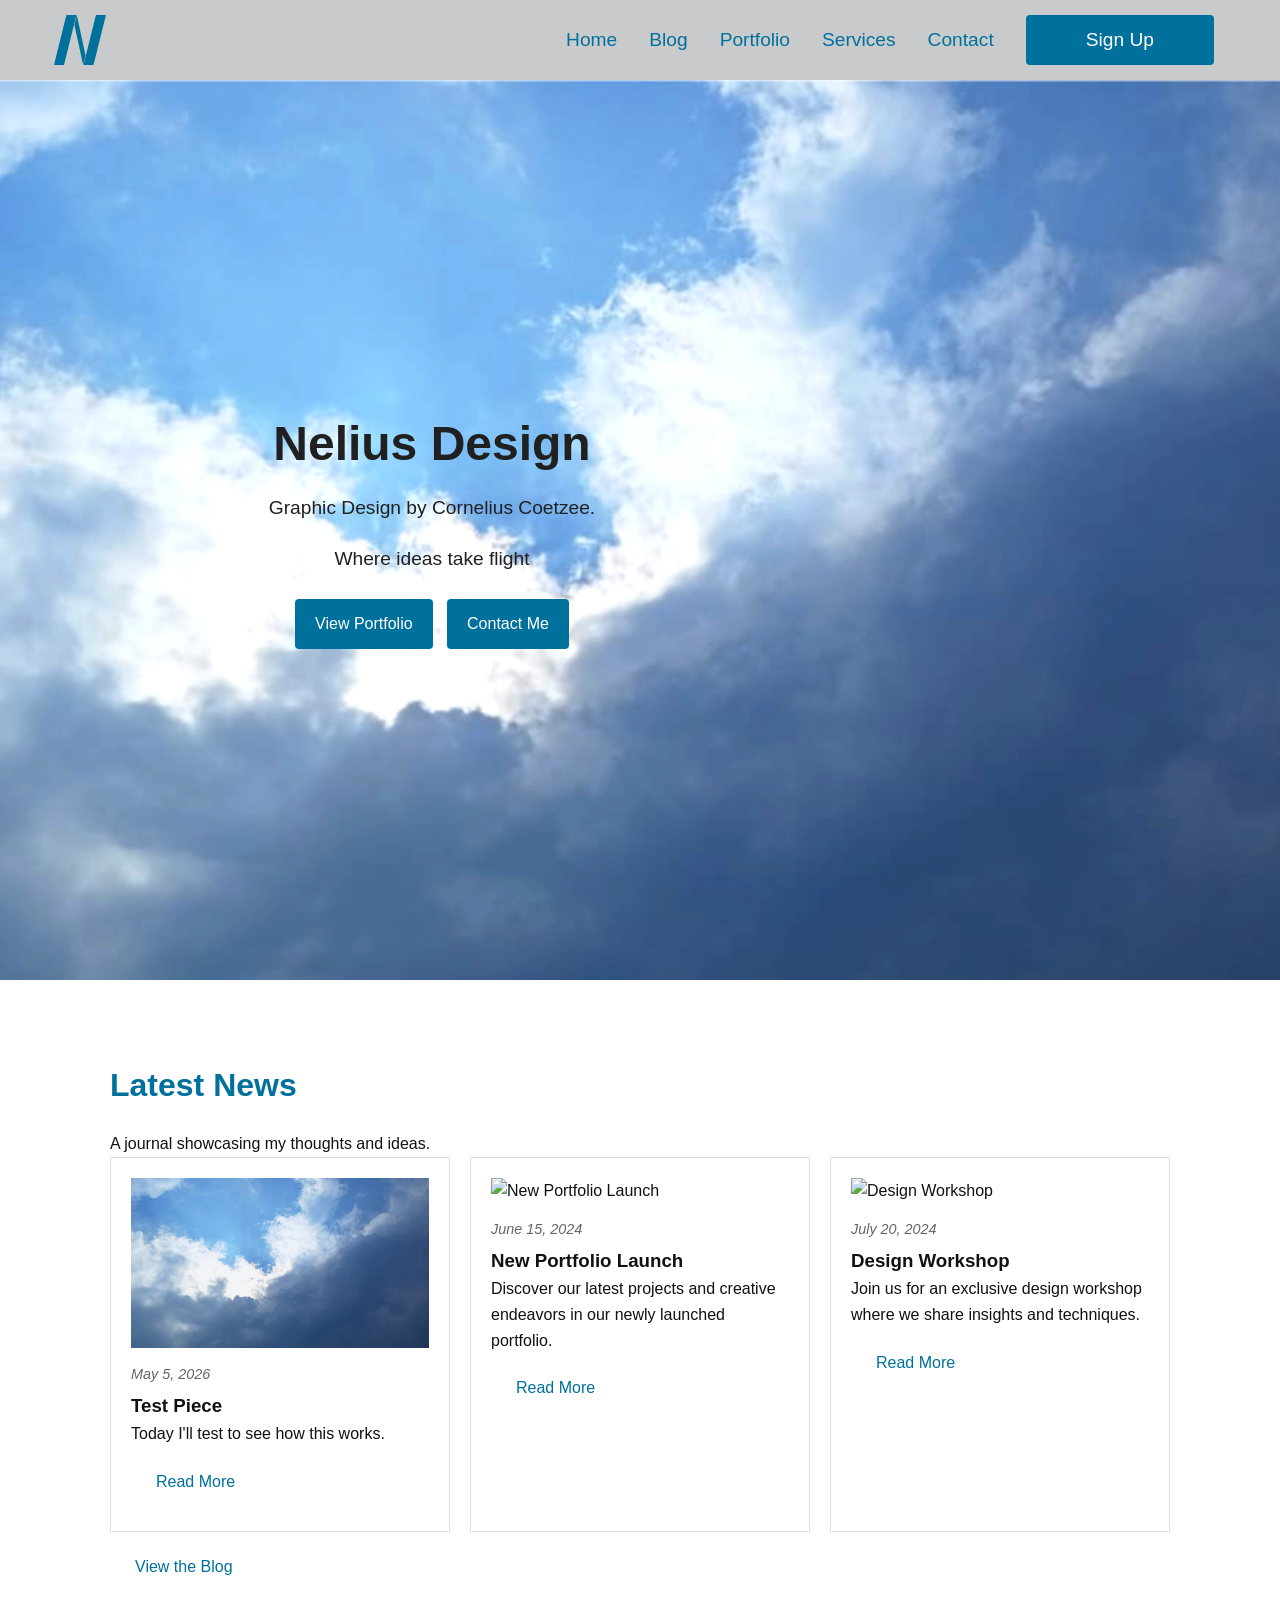
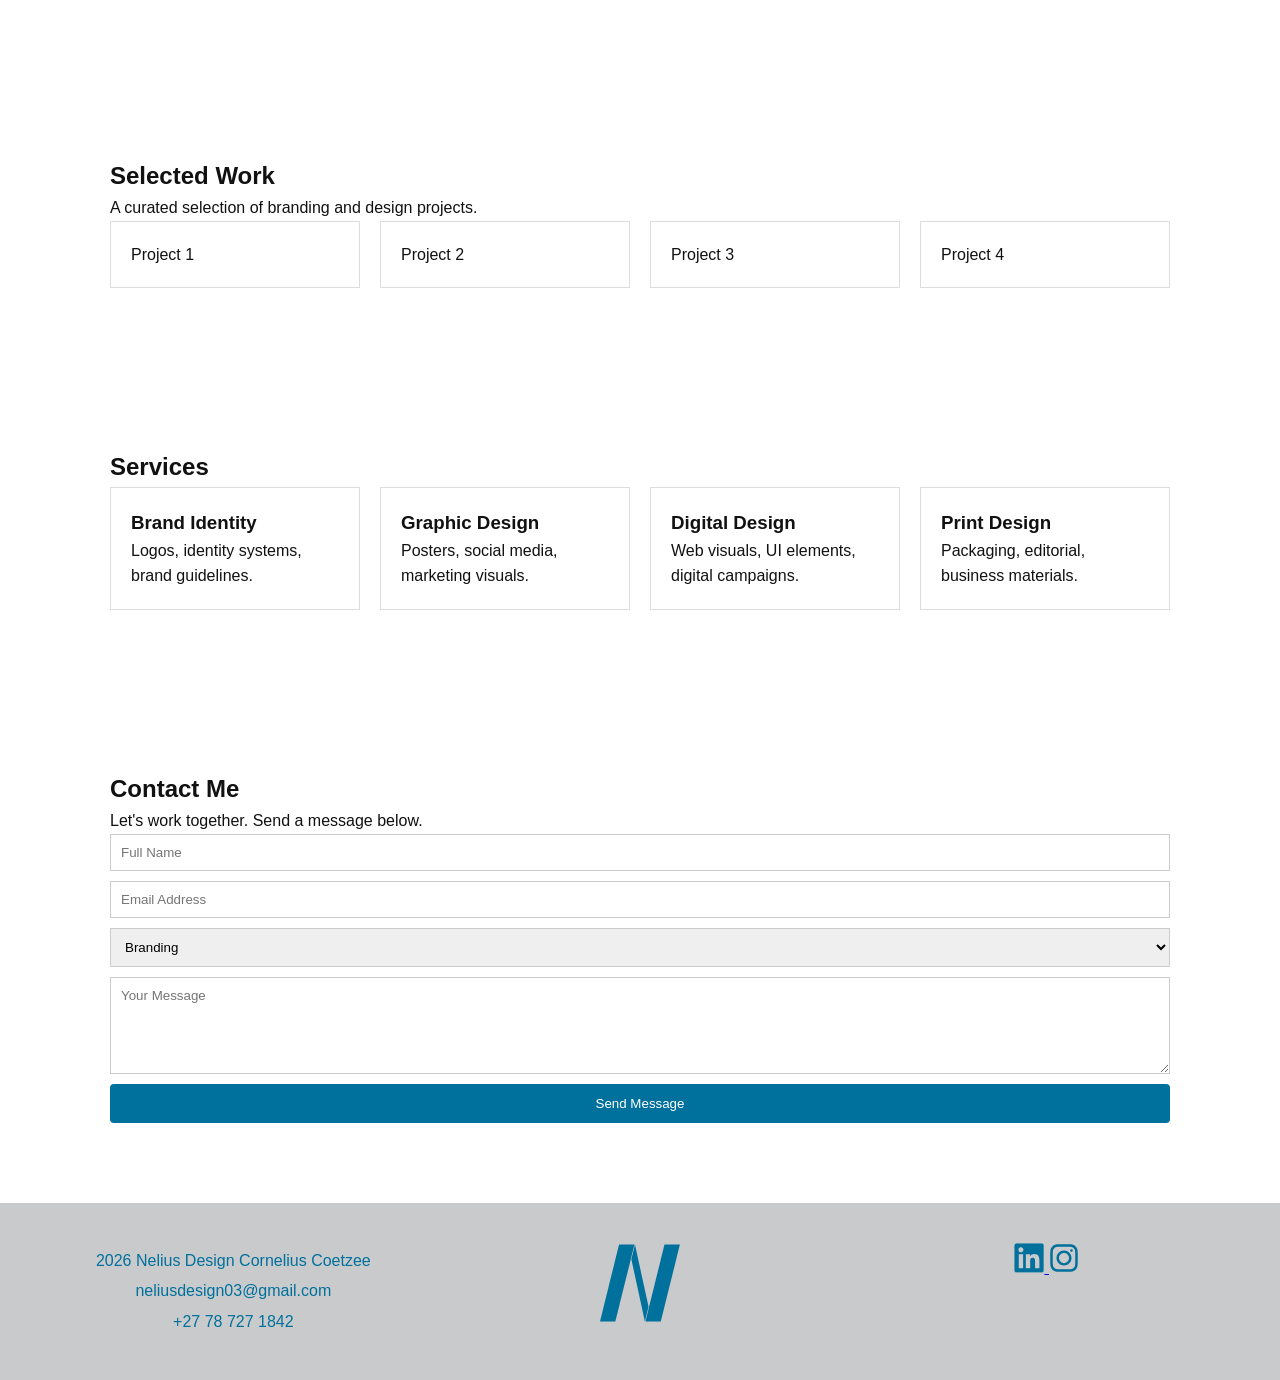
==== commit 9d33a63b: "Add files via upload" ====
--- a/index.html
+++ b/index.html
@@ -153,7 +153,13 @@
   </div>
 
   <div>
-   <img src="images/LinkedIn_Vector.svg" alt="LinkedIn Logo" height="50px" width="50px">
+    <a href="https/www.linkedin.com/in/cornelius-coetzee-133569308/" target="_blank" rel="noopener noreferrer">
+    <img src="images/LI Blue.svg" alt="LinkedIn Logo" height="30" width="30">
+    </a>
+
+    <a href="https://www.instagram.com/neliusdesign/" target="_blank" rel="noopener noreferrer">
+    <img src="images/Insta Blue.svg" alt="LinkedIn Logo" height="30" width="30">
+    </a>
   </div>
 </footer>
 
--- a/styles.css
+++ b/styles.css
@@ -281,6 +281,7 @@
 footer {
   width: 100%;
   text-align: center;
+  align-items: center;
   padding: 40px;
   background: #c9cacc;
   box-sizing: border-box;
@@ -288,8 +289,9 @@
 
 footer p {
   margin: 5px 0;
-  color: #202020;
+  color: #00709c;
   align-items: left;
+  background-position: center;
 }
 
 #footer-logo img {
@@ -298,4 +300,10 @@
   object-fit: contain;
   display: block;
   margin: auto;
+  background-position: center;
+}
+
+#footer a {
+  color: #00709c;
+  text-decoration: none;
 }
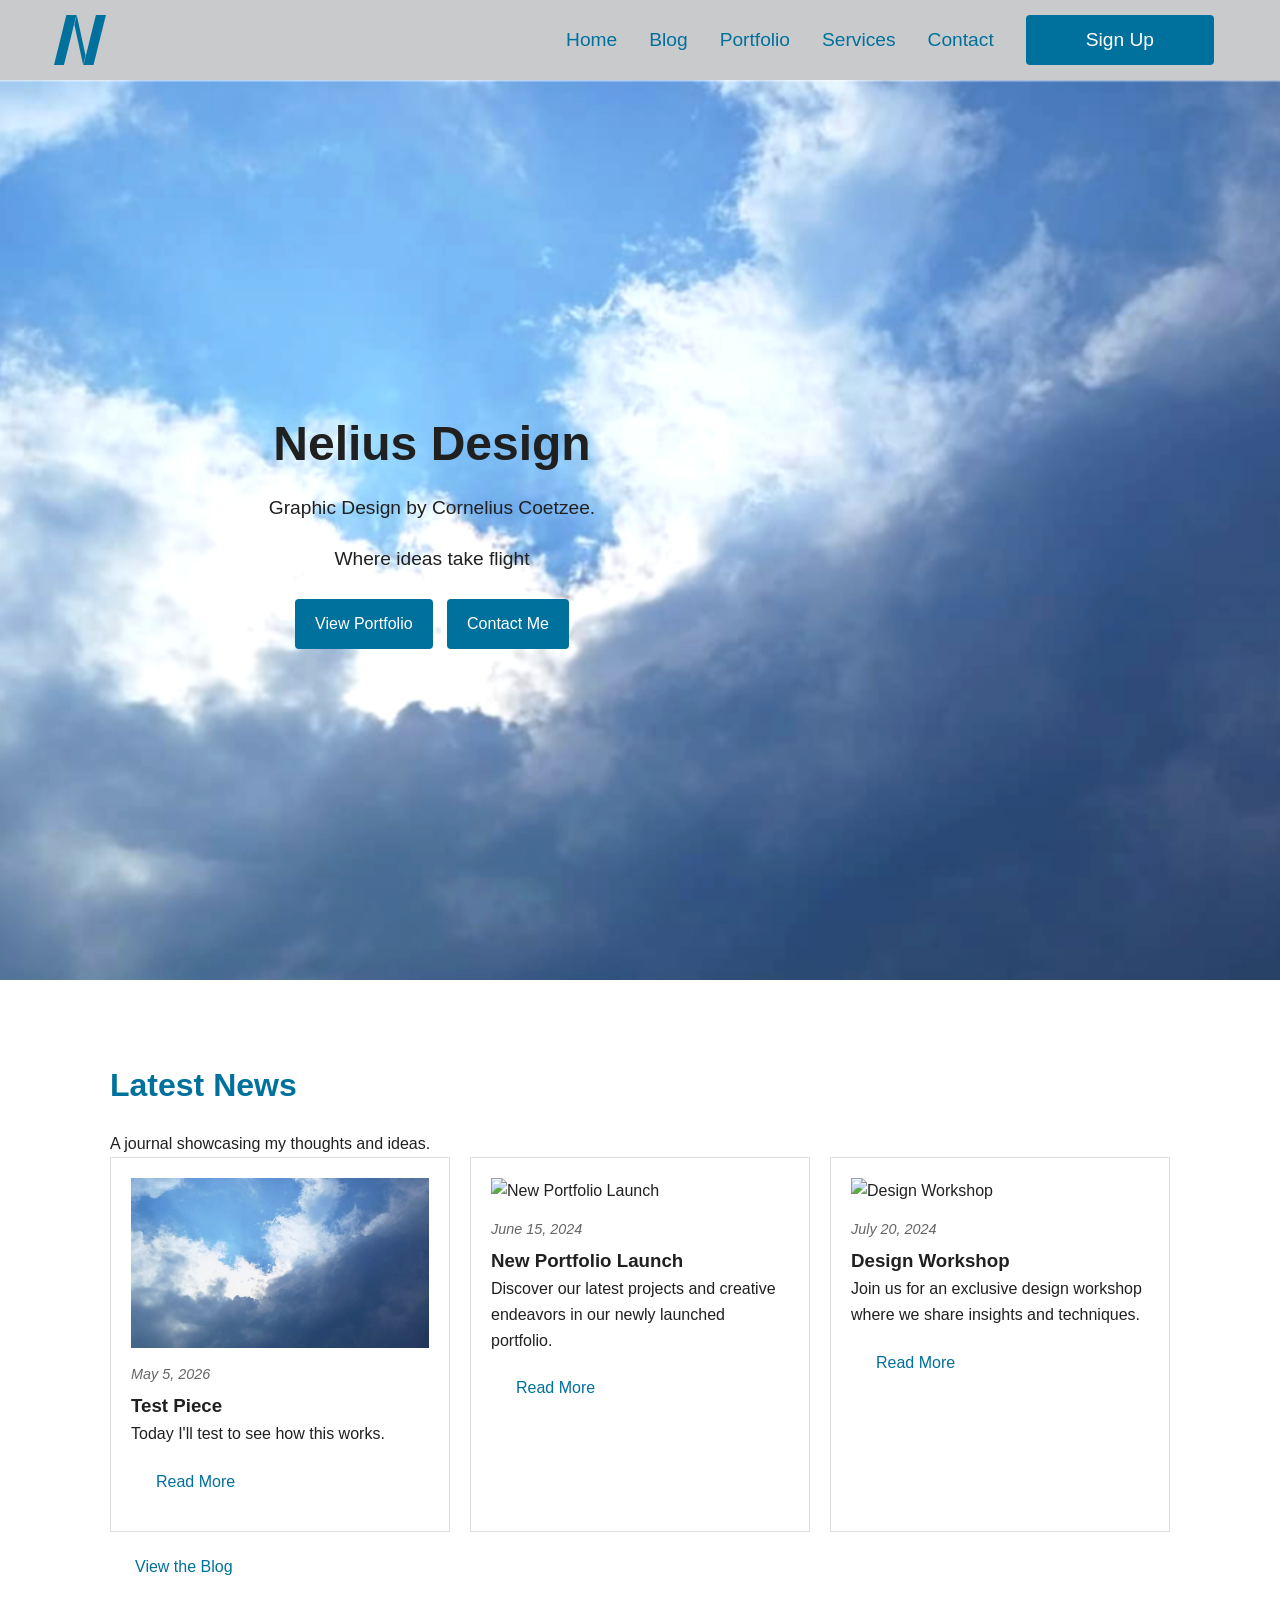
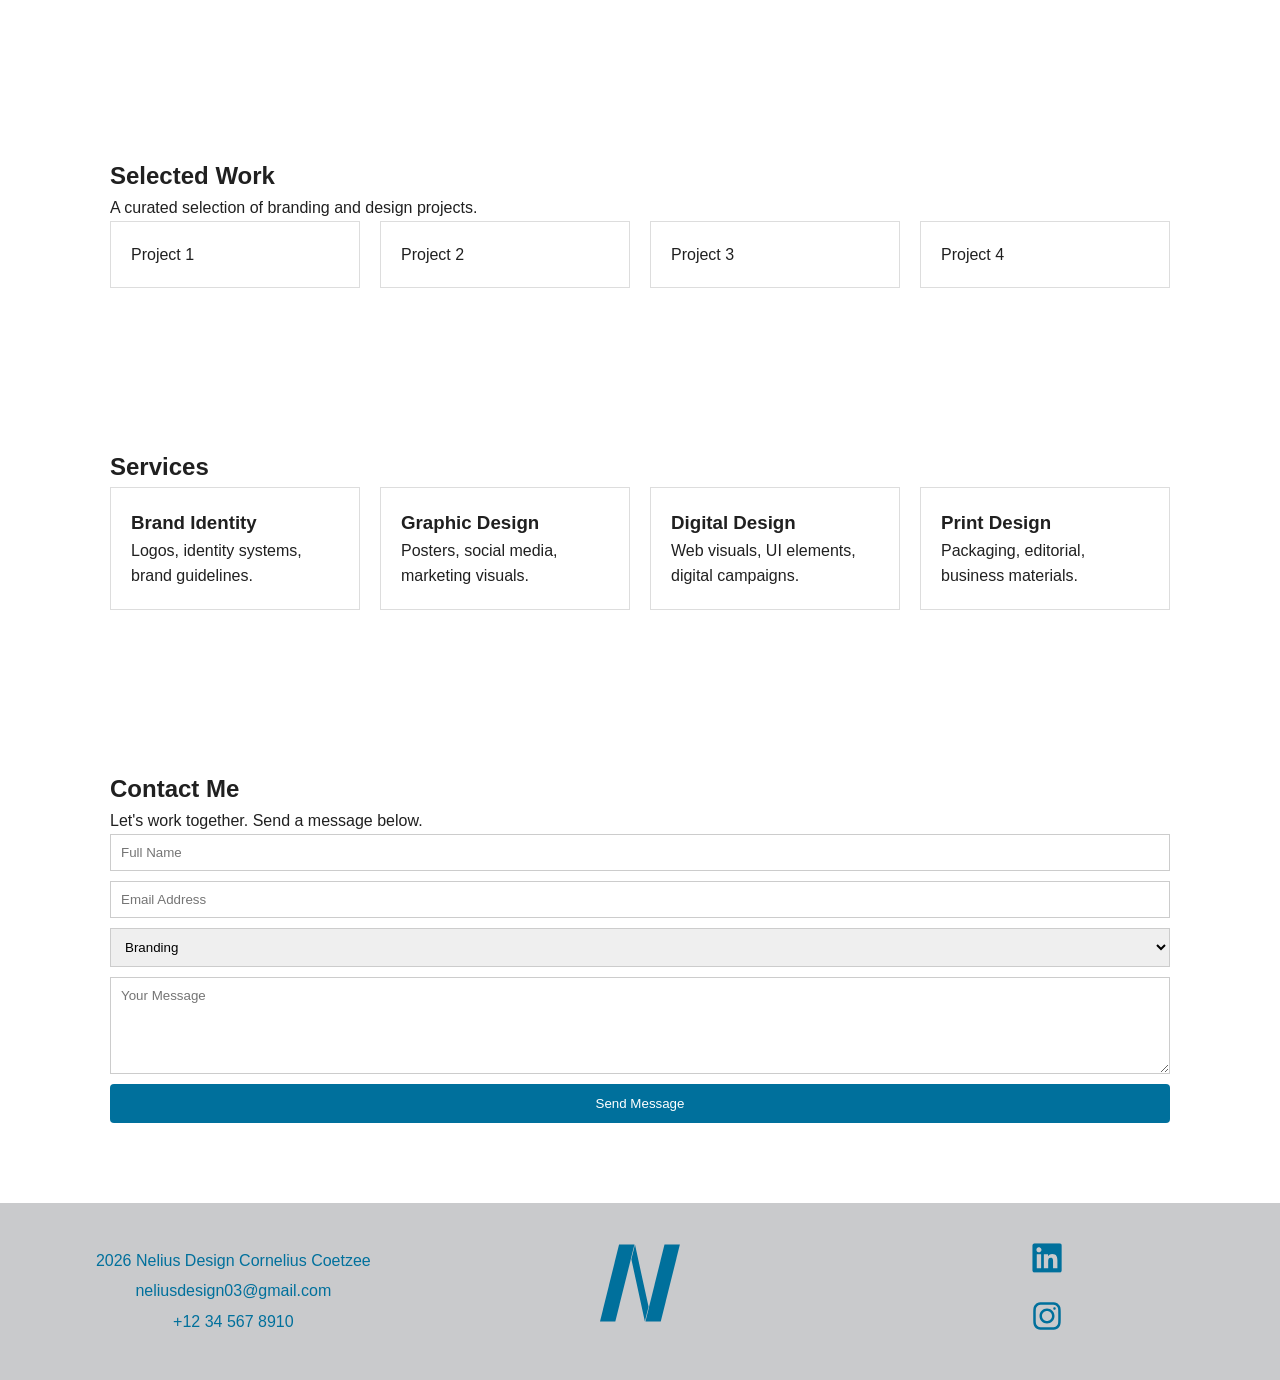
==== commit 4798d724: "Add files via upload" ====
--- a/index.html
+++ b/index.html
@@ -13,7 +13,7 @@
 <body>
 <nav class="navbar">
     <div class="navbar__container">
-        <a href="/" id="navbar__logo">
+        <a href="#index.html" id="navbar__logo">
             <img src="images/Logo.svg" alt="Nelius Design Logo" class="logo">
         </a>
         <div class="navbar__toggle" id="mobile-menu">
@@ -145,15 +145,15 @@
   <div>
     <p>2026 Nelius Design Cornelius Coetzee</p>
     <p>neliusdesign03@gmail.com</p>
-    <p>+27 78 727 1842</p>
+    <p>+12 34 567 8910</p>
   </div>
   
   <div>
     <img src="images/Logo.svg" alt="Nelius Design Logo" class="footer-logo" height="80px" width="80px">
   </div>
 
-  <div>
-    <a href="https/www.linkedin.com/in/cornelius-coetzee-133569308/" target="_blank" rel="noopener noreferrer">
+  <div class="grid">
+    <a href="https://www.linkedin.com/in/cornelius-coetzee-133569308/" target="_blank" rel="noopener noreferrer">
     <img src="images/LI Blue.svg" alt="LinkedIn Logo" height="30" width="30">
     </a>
 
--- a/styles.css
+++ b/styles.css
@@ -9,7 +9,7 @@
   margin: 0;
   font-family: Arial, sans-serif;
   line-height: 1.6;
-  color: #111;
+  color: #202020;
 }
 
 
@@ -306,4 +306,5 @@
 #footer a {
   color: #00709c;
   text-decoration: none;
+  padding: 50%;
 }
